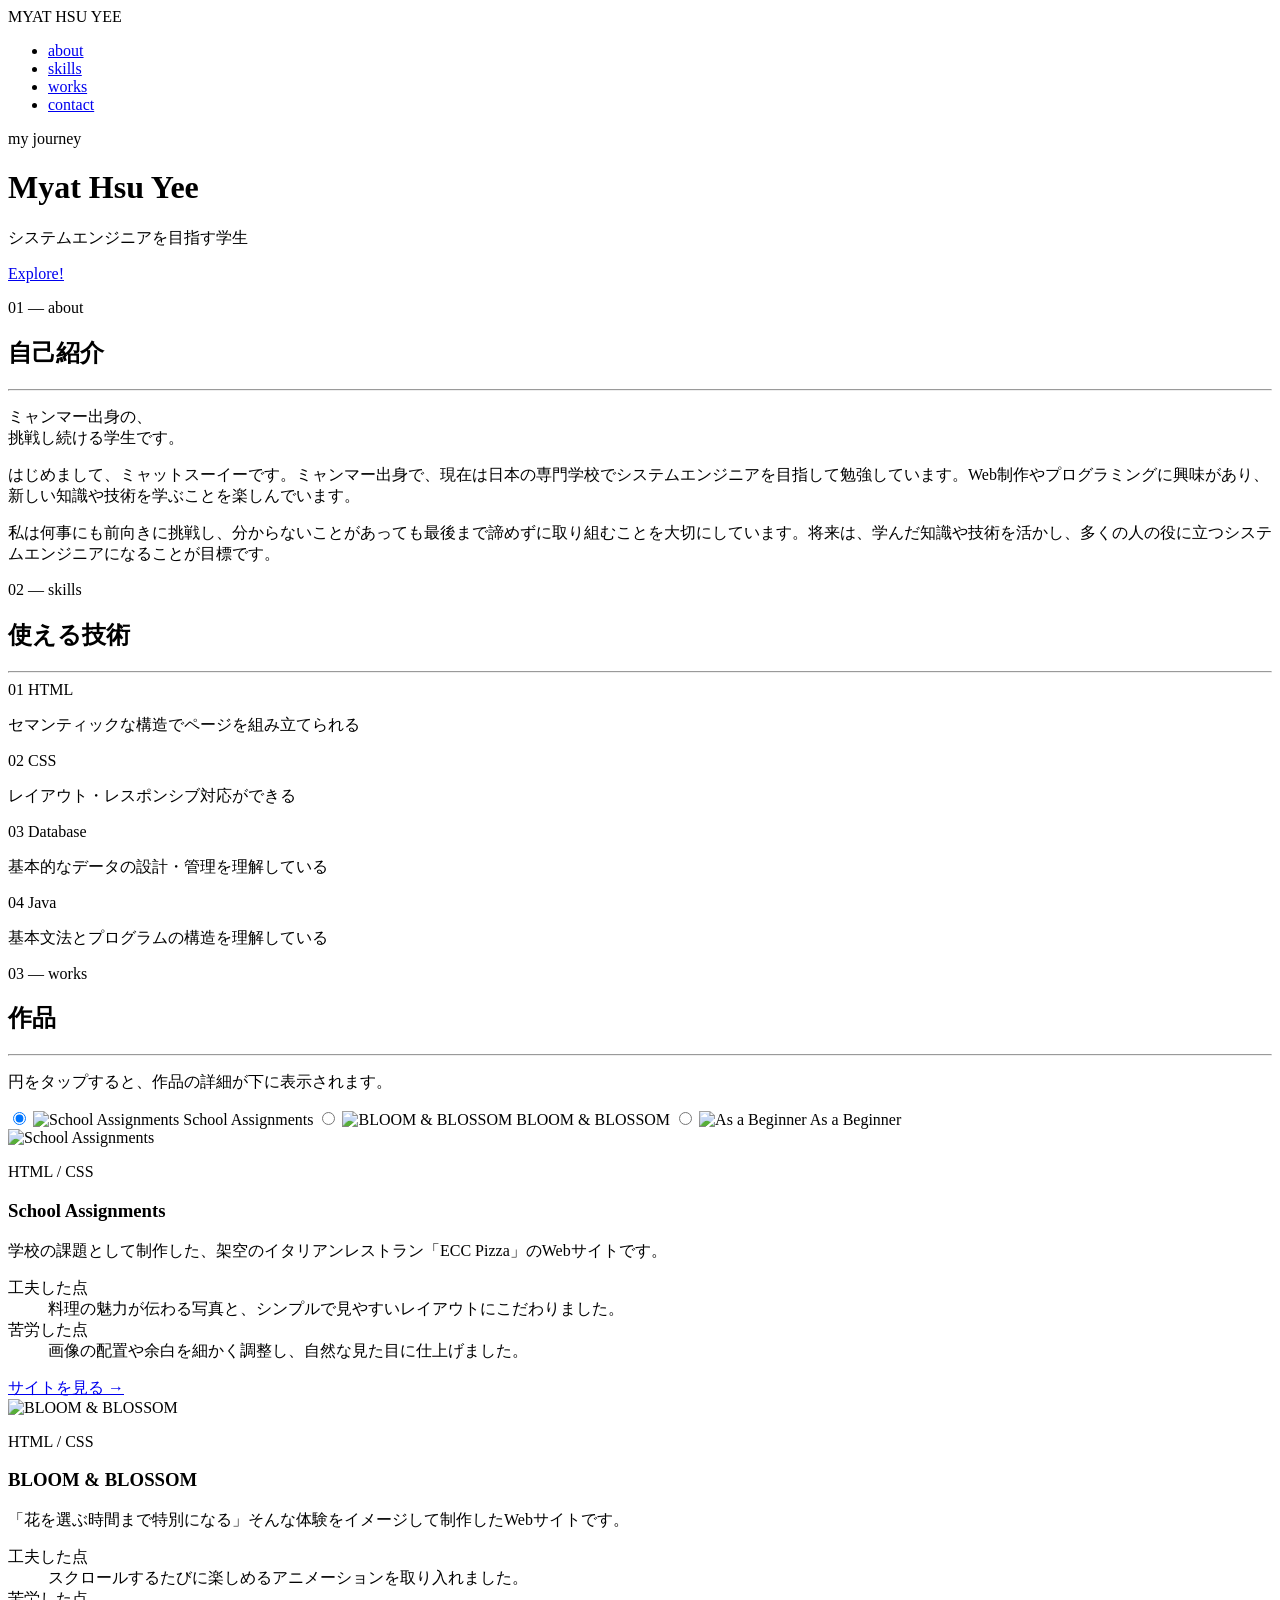
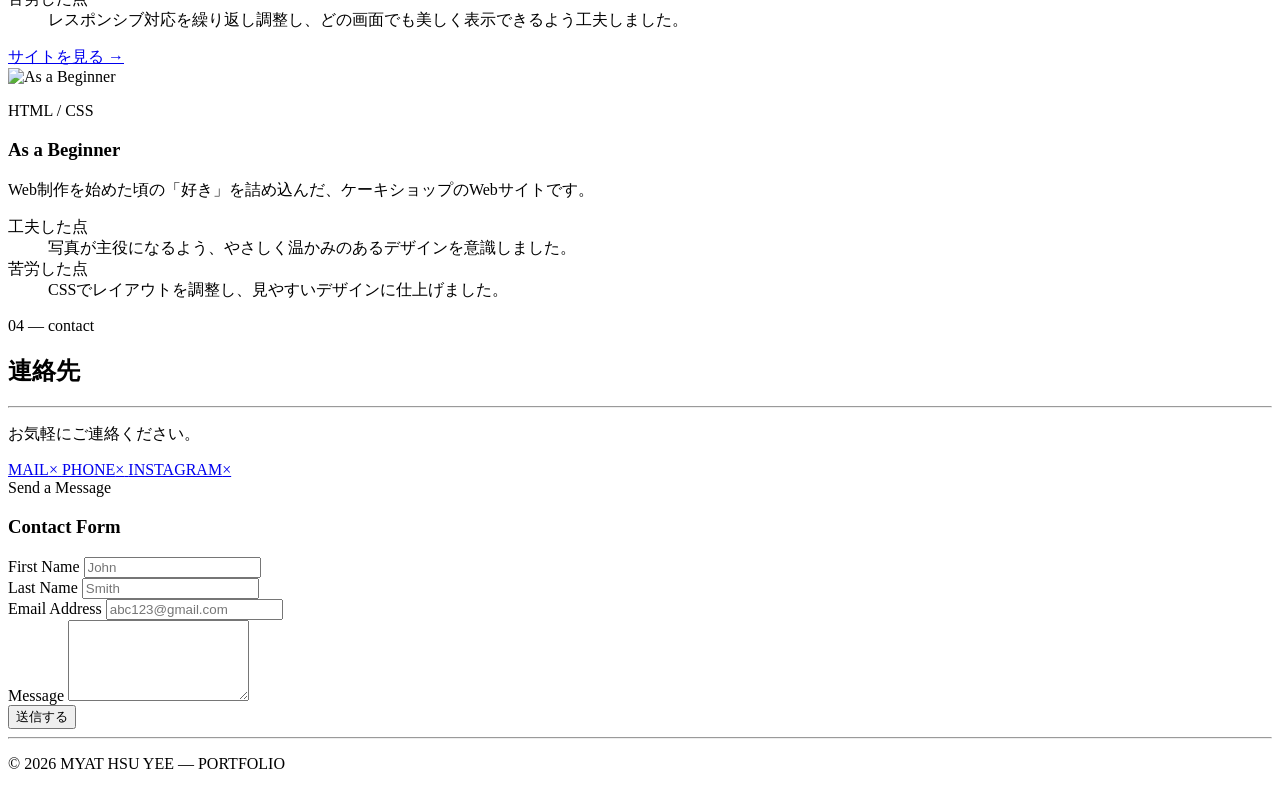
==== index.html @ 31849303 "add index.html" ====
<!DOCTYPE html>
<html lang="ja">
<head>
    <meta charset="UTF-8">
    <meta name="viewport" content="width=device-width, initial-scale=1.0">
    <title>MYAT HSU YEE | PORTFOLIO</title>
    <link rel="stylesheet" href="./css/style.css">
</head>
<body>

    <header>
        <nav class="topnav">
            <span class="wordmark">MYAT HSU YEE</span>
            <ul class="nav-links">
                <li><a href="#about">about</a></li>
                <li><a href="#skills">skills</a></li>
                <li><a href="#works">works</a></li>
                <li><a href="#contact">contact</a></li>
            </ul>
        </nav>

        <div class="hero">
            <div class="hero-texture"></div>
            <div class="hero-content">
                <p class="eyebrow">my journey</p>
                <h1 class="hero-title">Myat Hsu Yee</h1>
                <p class="hero-role">システムエンジニアを目指す学生</p>
                <a href="#about" class="explore-btn">Explore!</a>
            </div>
        </div>
    </header>

    <main>

        <section id="about">
            <p class="eyebrow">01 — about</p>
            <h2>自己紹介</h2>
            <hr class="rule">
            <div class="about-grid">
                <p class="about-lead">ミャンマー出身の、<br>挑戦し続ける学生です。</p>
                <div class="about-body">
                    <p>はじめまして、ミャットスーイーです。ミャンマー出身で、現在は日本の専門学校でシステムエンジニアを目指して勉強しています。Web制作やプログラミングに興味があり、新しい知識や技術を学ぶことを楽しんでいます。</p>
                    <p>私は何事にも前向きに挑戦し、分からないことがあっても最後まで諦めずに取り組むことを大切にしています。将来は、学んだ知識や技術を活かし、多くの人の役に立つシステムエンジニアになることが目標です。</p>
                </div>
            </div>
        </section>

        <section id="skills">
            <p class="eyebrow">02 — skills</p>
            <h2>使える技術</h2>
            <hr class="rule">
            <div class="skills-grid">
                <div class="skill-card dark">
                    <span class="skill-num">01</span>
                    <span class="skill-name">HTML</span>
                    <p class="skill-desc">セマンティックな構造でページを組み立てられる</p>
                </div>
                <div class="skill-card light">
                    <span class="skill-num">02</span>
                    <span class="skill-name">CSS</span>
                    <p class="skill-desc">レイアウト・レスポンシブ対応ができる</p>
                </div>
                <div class="skill-card light">
                    <span class="skill-num">03</span>
                    <span class="skill-name">Database</span>
                    <p class="skill-desc">基本的なデータの設計・管理を理解している</p>
                </div>
                <div class="skill-card dark">
                    <span class="skill-num">04</span>
                    <span class="skill-name">Java</span>
                    <p class="skill-desc">基本文法とプログラムの構造を理解している</p>
                </div>
            </div>
        </section>

        <section id="works">
            <p class="eyebrow">03 — works</p>
            <h2>作品</h2>
            <hr class="rule">
            <p class="works-lead">円をタップすると、作品の詳細が下に表示されます。</p>

            <div class="works-tabs">

                <input type="radio" name="worktab" id="tab1" class="work-radio" checked>
                <label for="tab1" class="work-circle">
                    <span class="circle-img"><img src="img/ecc.png" alt="School Assignments"></span>
                    <span class="circle-name">School Assignments</span>
                </label>

                <input type="radio" name="worktab" id="tab2" class="work-radio">
                <label for="tab2" class="work-circle">
                    <span class="circle-img"><img src="img/inside.jpg" alt="BLOOM & BLOSSOM"></span>
                    <span class="circle-name">BLOOM &amp; BLOSSOM</span>
                </label>

                <input type="radio" name="worktab" id="tab3" class="work-radio">
                <label for="tab3" class="work-circle">
                    <span class="circle-img"><img src="img/cake.jpeg" alt="As a Beginner"></span>
                    <span class="circle-name">As a Beginner</span>
                </label>

                <div class="work-panels">

                    <div class="work-panel" id="panel1">
                        <div class="panel-image">
                            <img src="img/3.png" alt="School Assignments">
                        </div>
                        <div class="panel-text">
                            <p class="panel-tag">HTML / CSS</p>
                            <h3>School Assignments</h3>
                            <p class="panel-desc">学校の課題として制作した、架空のイタリアンレストラン「ECC Pizza」のWebサイトです。</p>
                            <dl class="panel-details">
                                <dt>工夫した点</dt>
                                <dd>料理の魅力が伝わる写真と、シンプルで見やすいレイアウトにこだわりました。</dd>
                                <dt>苦労した点</dt>
                                <dd>画像の配置や余白を細かく調整し、自然な見た目に仕上げました。</dd>
                            </dl>
                            <a href="./pizzamenu.html" class="panel-link">サイトを見る →</a>
                        </div>
                    </div>

                    <div class="work-panel" id="panel2">
                        <div class="panel-image">
                            <img src="img/inside.jpg" alt="BLOOM & BLOSSOM">
                        </div>
                        <div class="panel-text">
                            <p class="panel-tag">HTML / CSS</p>
                            <h3>BLOOM &amp; BLOSSOM</h3>
                            <p class="panel-desc">
                                「花を選ぶ時間まで特別になる」そんな体験をイメージして制作したWebサイトです。
                            </p>
                            <dl class="panel-details">
                                <dt>工夫した点</dt>
                                <dd>スクロールするたびに楽しめるアニメーションを取り入れました。</dd>
                                <dt>苦労した点</dt>
                                <dd>レスポンシブ対応を繰り返し調整し、どの画面でも美しく表示できるよう工夫しました。</dd>
                            </dl>
                            <a href="./flowershop.html" class="panel-link">サイトを見る →</a>
                        </div>
                    </div>

                    <div class="work-panel" id="panel3">
                        <div class="panel-image">
                            <img src="img/cake.png" alt="As a Beginner">
                        </div>
                        <div class="panel-text">
                            <p class="panel-tag">HTML / CSS</p>
                            <h3>As a Beginner</h3>
                            <p class="panel-desc">Web制作を始めた頃の「好き」を詰め込んだ、ケーキショップのWebサイトです。</p>
                            <dl class="panel-details">
                                <dt>工夫した点</dt>
                                <dd>写真が主役になるよう、やさしく温かみのあるデザインを意識しました。</dd>
                                <dt>苦労した点</dt>
                                <dd>CSSでレイアウトを調整し、見やすいデザインに仕上げました。</dd>
                            </dl>
                        </div>
                    </div>

                </div>
            </div>
        </section>

        <section id="contact">
            <p class="eyebrow">04 — contact</p>
            <h2>連絡先</h2>
            <hr class="rule">

            <div class="wrap contact-grid">

                <div class="contact-info">
                    <p class="contact-lead">お気軽にご連絡ください。</p>
                    <div class="contact-buttons">
                        <a href="mailto:myathsuyee.example@mail.com" class="more-btn">
                            <span>MAIL</span><span class="more-x">×</span>
                        </a>
                        <a href="#" class="more-btn">
                            <span>PHONE</span><span class="more-x">×</span>
                        </a>
                        <a href="#" class="more-btn">
                            <span>INSTAGRAM</span><span class="more-x">×</span>
                        </a>
                    </div>
                </div>

                <form class="contact-form" action="#" method="post">
                    <span class="eyebrow">Send a Message</span>
                    <h3 class="form-title">Contact Form</h3>

                    <div class="row-2">
                        <div class="field">
                            <label for="first-name">First Name</label>
                            <input type="text" id="first-name" name="first-name" placeholder="John" required>
                        </div>
                        <div class="field">
                            <label for="last-name">Last Name</label>
                            <input type="text" id="last-name" name="last-name" placeholder="Smith" required>
                        </div>
                    </div>

                    <div class="field">
                        <label for="email">Email Address</label>
                        <input type="email" id="email" name="email" placeholder="abc123@gmail.com" required>
                    </div>

                    <div class="field">
                        <label for="message">Message</label>
                        <textarea id="message" name="message" rows="5" required></textarea>
                    </div>

                    <button type="submit" class="submit-btn">送信する</button>
                </form>

            </div>
        </section>

        <div class="scroll-top"><a href="#"></a></div>

    </main>

    <footer>
        <hr class="rule">
        <p>© 2026 MYAT HSU YEE — PORTFOLIO</p>
    </footer>

</body>
</html>
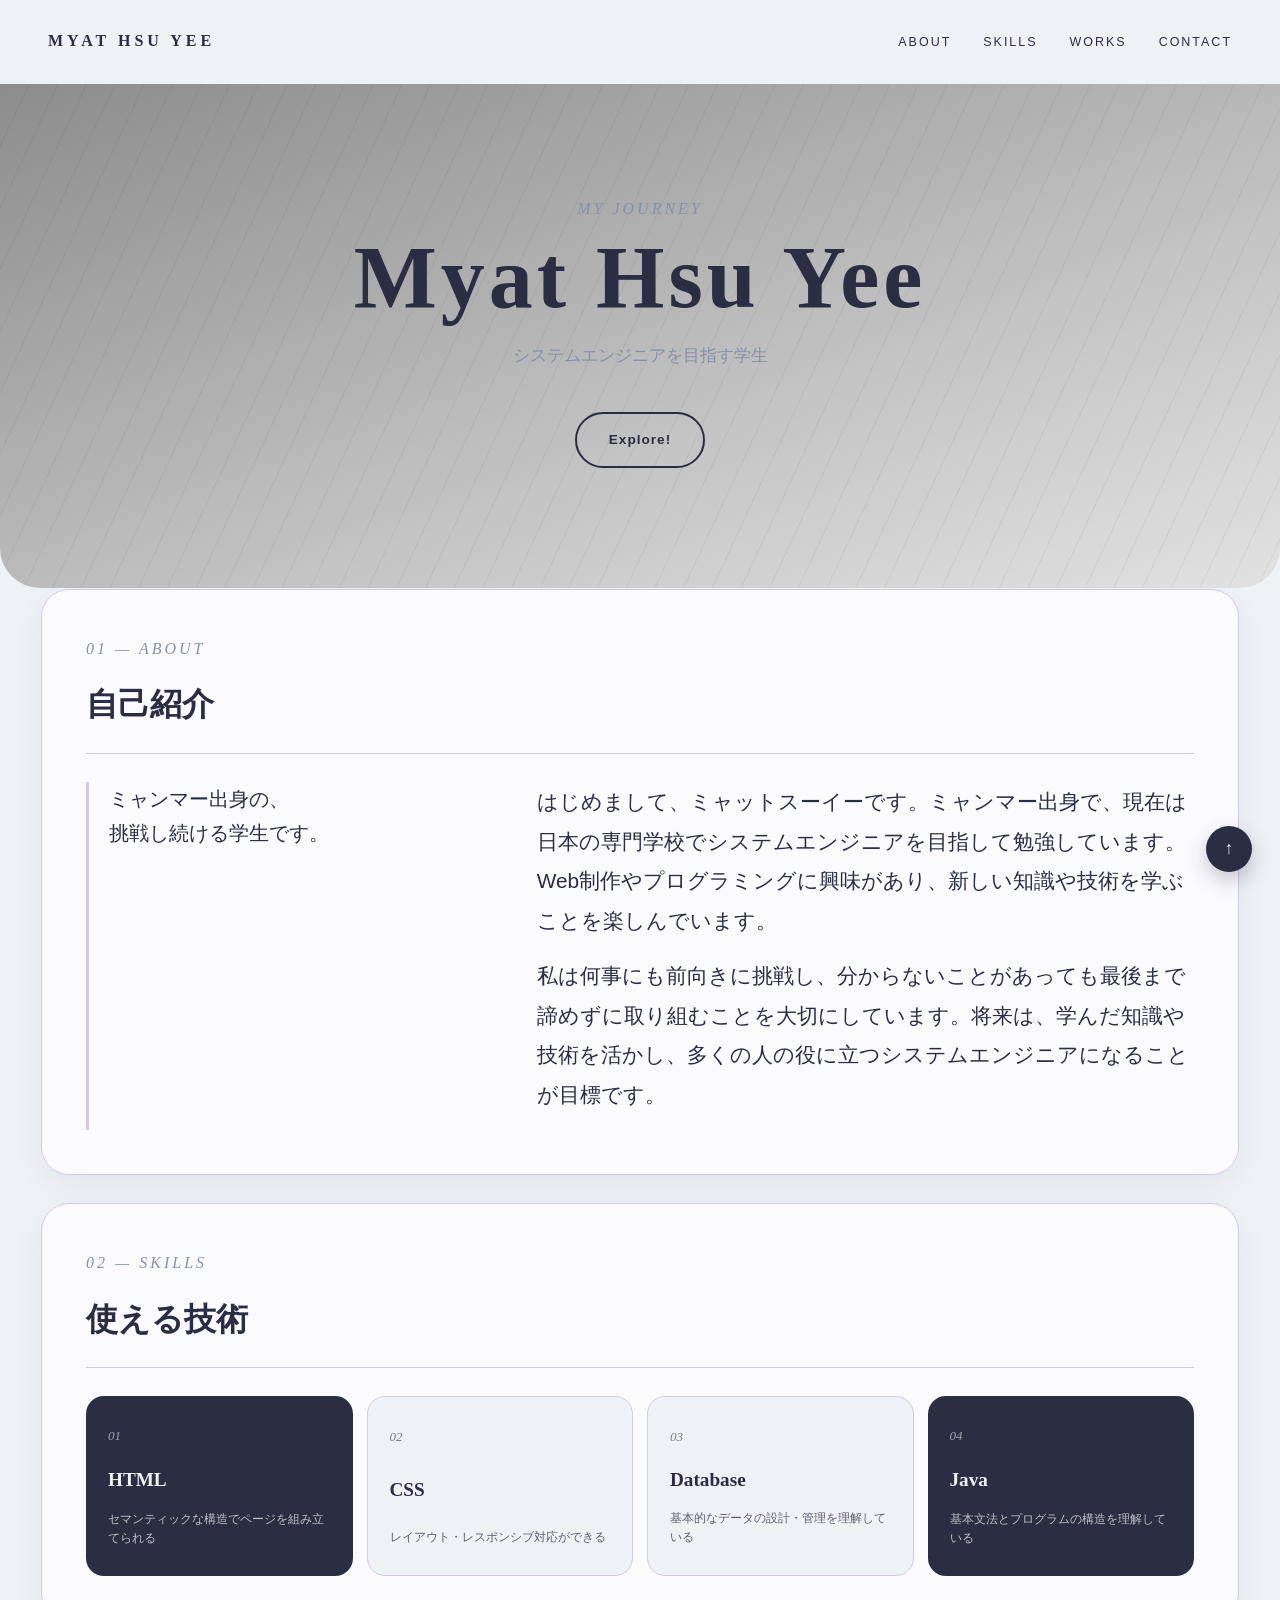
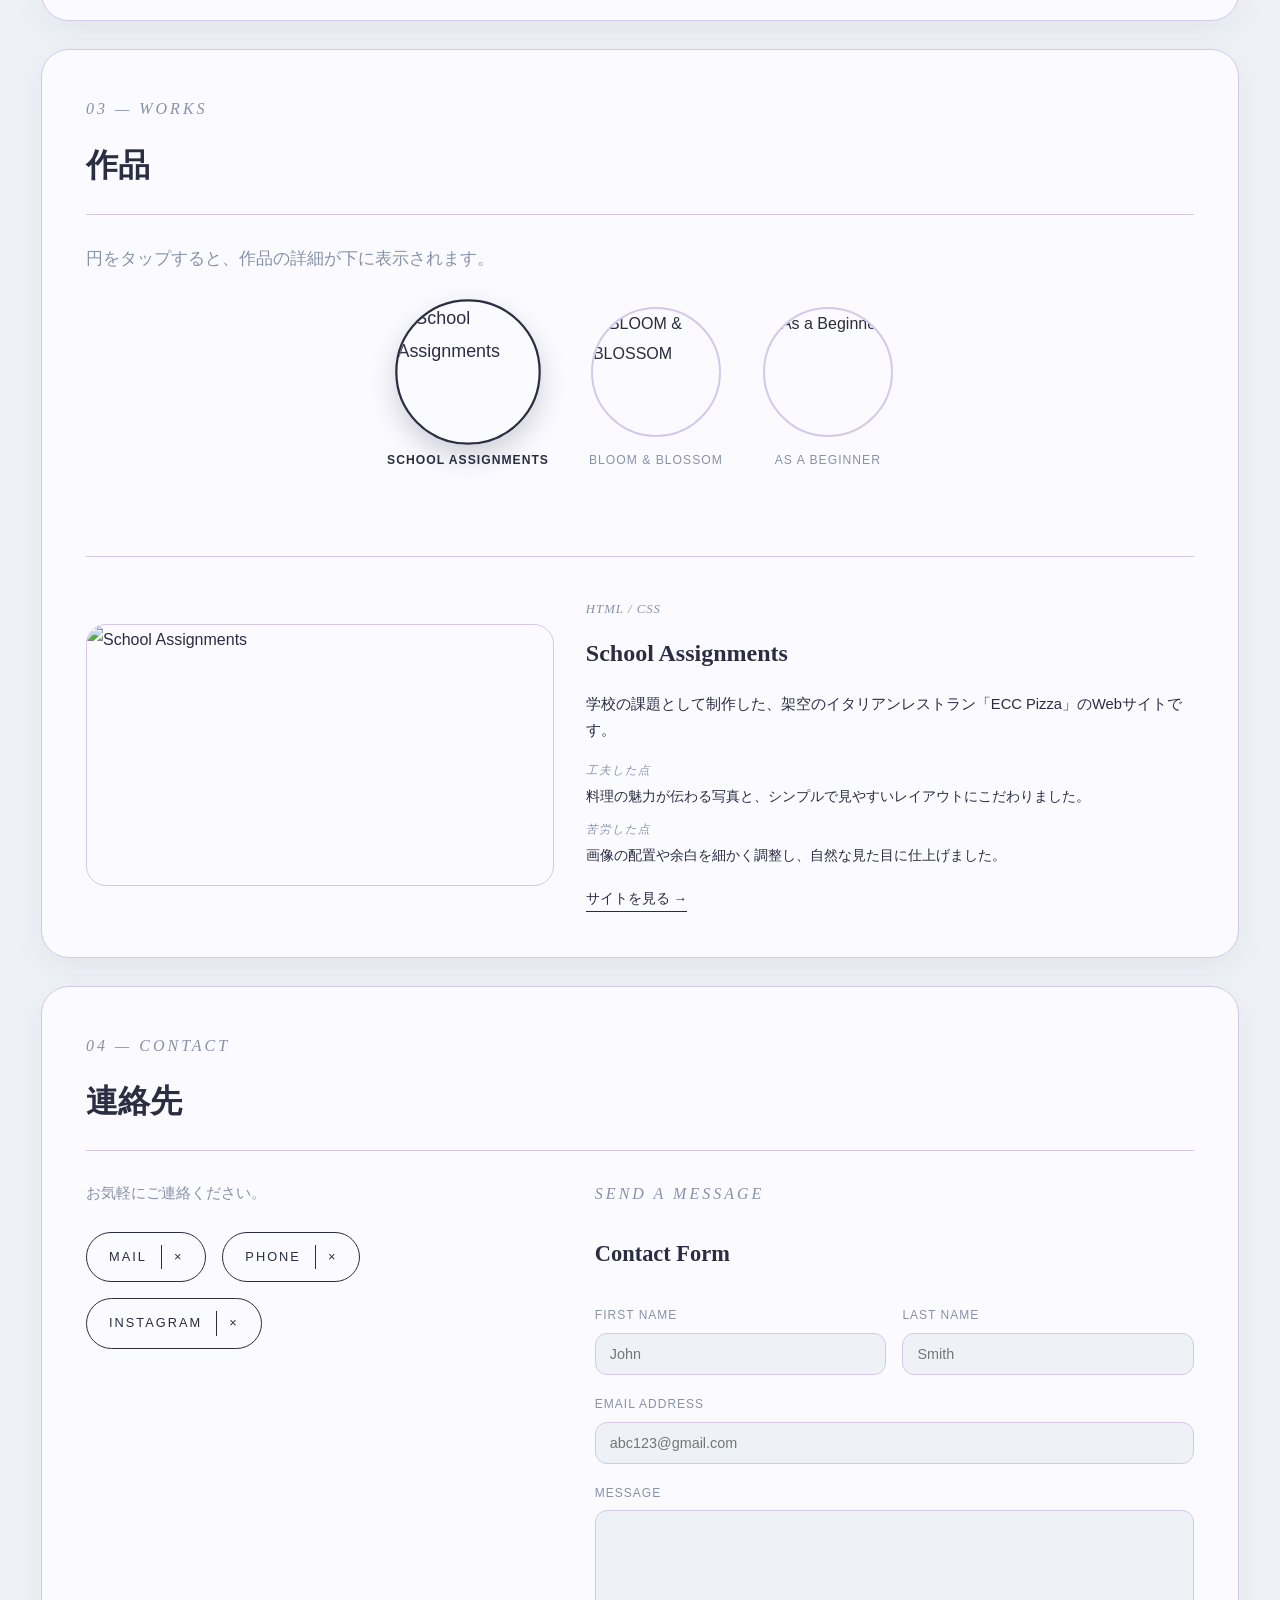
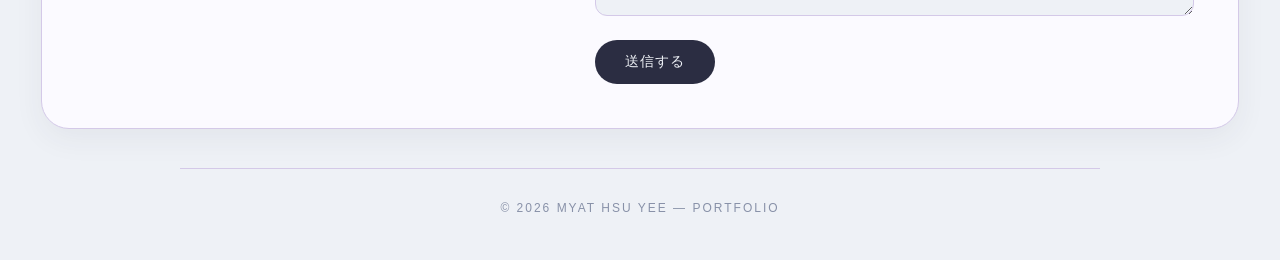
==== commit b983b4eb: "Update index.html" ====
--- a/index.html
+++ b/index.html
@@ -4,7 +4,7 @@
     <meta charset="UTF-8">
     <meta name="viewport" content="width=device-width, initial-scale=1.0">
     <title>MYAT HSU YEE | PORTFOLIO</title>
-    <link rel="stylesheet" href="./css/style.css">
+    <link rel="stylesheet" href="style.css">
 </head>
 <body>
 
@@ -83,19 +83,19 @@
 
                 <input type="radio" name="worktab" id="tab1" class="work-radio" checked>
                 <label for="tab1" class="work-circle">
-                    <span class="circle-img"><img src="img/ecc.png" alt="School Assignments"></span>
+                    <span class="circle-img"><img src="ecc.png" alt="School Assignments"></span>
                     <span class="circle-name">School Assignments</span>
                 </label>
 
                 <input type="radio" name="worktab" id="tab2" class="work-radio">
                 <label for="tab2" class="work-circle">
-                    <span class="circle-img"><img src="img/inside.jpg" alt="BLOOM & BLOSSOM"></span>
+                    <span class="circle-img"><img src="inside.jpg" alt="BLOOM & BLOSSOM"></span>
                     <span class="circle-name">BLOOM &amp; BLOSSOM</span>
                 </label>
 
                 <input type="radio" name="worktab" id="tab3" class="work-radio">
                 <label for="tab3" class="work-circle">
-                    <span class="circle-img"><img src="img/cake.jpeg" alt="As a Beginner"></span>
+                    <span class="circle-img"><img src="cake.jpeg" alt="As a Beginner"></span>
                     <span class="circle-name">As a Beginner</span>
                 </label>
 
@@ -103,7 +103,7 @@
 
                     <div class="work-panel" id="panel1">
                         <div class="panel-image">
-                            <img src="img/3.png" alt="School Assignments">
+                            <img src="3.png" alt="School Assignments">
                         </div>
                         <div class="panel-text">
                             <p class="panel-tag">HTML / CSS</p>
@@ -115,13 +115,13 @@
                                 <dt>苦労した点</dt>
                                 <dd>画像の配置や余白を細かく調整し、自然な見た目に仕上げました。</dd>
                             </dl>
-                            <a href="./pizzamenu.html" class="panel-link">サイトを見る →</a>
+                            <a href="pizzamenu.html" class="panel-link">サイトを見る →</a>
                         </div>
                     </div>
 
                     <div class="work-panel" id="panel2">
                         <div class="panel-image">
-                            <img src="img/inside.jpg" alt="BLOOM & BLOSSOM">
+                            <img src="inside.jpg" alt="BLOOM & BLOSSOM">
                         </div>
                         <div class="panel-text">
                             <p class="panel-tag">HTML / CSS</p>
@@ -135,13 +135,13 @@
                                 <dt>苦労した点</dt>
                                 <dd>レスポンシブ対応を繰り返し調整し、どの画面でも美しく表示できるよう工夫しました。</dd>
                             </dl>
-                            <a href="./flowershop.html" class="panel-link">サイトを見る →</a>
+                            <a href="flowershop.html" class="panel-link">サイトを見る →</a>
                         </div>
                     </div>
 
                     <div class="work-panel" id="panel3">
                         <div class="panel-image">
-                            <img src="img/cake.png" alt="As a Beginner">
+                            <img src="cake.png" alt="As a Beginner">
                         </div>
                         <div class="panel-text">
                             <p class="panel-tag">HTML / CSS</p>
@@ -223,4 +223,4 @@
     </footer>
 
 </body>
-</html>+</html>
--- a/style.css
+++ b/style.css
@@ -0,0 +1,702 @@
+@import url('https://fonts.googleapis.com/css2?family=Noto+Serif+JP:wght@400;600;700&family=Noto+Sans+JP:wght@400;500;700&family=EB+Garamond:ital@0;1&family=Klee+One:wght@400;600&display=swap');
+
+:root {
+  --paper: #EEF1F6;
+  --ink: #2B2D42;
+  --grey: #8891A8;
+  --line: #D4C9E8;
+  --white: #FBFAFF;
+}
+
+* {
+  box-sizing: border-box;
+  margin: 0;
+  padding: 0;
+}
+
+body {
+  background-color: var(--paper);
+  color: var(--ink);
+  font-family: 'Noto Sans JP', sans-serif;
+  line-height: 1.9;
+  padding-top: 84px;
+}
+
+h1, h2, h3 {
+  font-family: 'Noto Serif JP', serif;
+  font-weight: 900;
+}
+
+.eyebrow {
+  font-family: 'EB Garamond', serif;
+  font-style: italic;
+  font-size: 1rem;
+  letter-spacing: 3px;
+  text-transform: uppercase;
+  color: var(--grey);
+  margin-bottom: 10px;
+}
+
+.rule {
+  border: none;
+  border-top: 1px solid var(--line);
+  margin: 18px 0 28px 0;
+}
+
+/* ---------- Top nav ---------- */
+.topnav {
+  display: flex;
+  justify-content: space-between;
+  align-items: center;
+  padding: 26px 48px;
+  background-color: var(--paper);
+  position: fixed;
+  top:0;
+  left: 0;
+  right: 0;
+  z-index: 30;
+}
+
+.wordmark {
+  font-family: 'Noto Serif JP', serif;
+  font-weight: 900;
+  font-size: 1rem;
+  letter-spacing: 4px;
+}
+
+.nav-links {
+  list-style: none;
+  display: flex;
+  gap: 32px;
+}
+
+.nav-links a {
+  position: relative;
+  text-decoration: none;
+  color: var(--ink);
+  font-size: 0.78rem;
+  letter-spacing: 2px;
+  text-transform: uppercase;
+}
+
+.nav-links a::after {
+  content: "";
+  position: absolute;
+  left: 0;
+  bottom: -4px;
+  width: 0;
+  height: 1px;
+  background-color: var(--ink);
+  transition: width 0.3s ease;
+}
+
+.nav-links a:hover {
+  color: var(--grey);
+}
+
+.nav-links a:hover::after {
+  width: 100%;
+}
+
+/* ---------- Hero ---------- */
+
+.hero {
+  position: relative;
+  min-height: 56vh;
+  display: flex;
+  align-items: center;
+  justify-content: center;
+  overflow: hidden;
+  border-radius: 0 0 40px 40px;
+}
+
+.hero-texture {
+  position: absolute;
+  inset: 0;
+  background:
+    repeating-linear-gradient(115deg, rgba(22,21,15,0.05) 0px, rgba(22,21,15,0.05) 1px, transparent 1px, transparent 26px),
+    linear-gradient(160deg, lab(58.58% 16.35 -33.18) 0%, hwb(240 73% 8%) 55%, #e5e2d6 100%);
+  filter: grayscale(1);
+}
+
+.hero-content {
+  position: relative;
+  text-align: center;
+  padding: 60px 24px;
+  animation: heroRise 1s ease both;
+}
+
+@keyframes heroRise {
+  from { opacity: 0; transform: translateY(14px); }
+  to   { opacity: 1; transform: translateY(0); }
+}
+
+.hero-title {
+  font-size: 5.5rem;
+  letter-spacing: 4px;
+  line-height: 1;
+  margin: 6px 0 18px 0;
+  color: var(--ink);
+}
+
+.hero-role {
+  font-weight: 500;
+  font-size: 1.05rem;
+  margin-bottom: 14px;
+  color: var(--grey);
+}
+
+.explore-btn {
+  position: relative;
+  display: inline-block;
+  margin-top: 26px;
+  padding: 13px 32px;
+  border: 2px solid var(--ink);
+  border-radius: 999px;
+  font-weight: 600;
+  font-size: 0.85rem;
+  letter-spacing: 1px;
+  text-decoration: none;
+  color: var(--ink);
+  overflow: hidden;
+  z-index: 1;
+}
+
+.explore-btn::before {
+  content: "";
+  position: absolute;
+  inset: 0;
+  background-color: var(--ink);
+  transform: translateX(-100%);
+  transition: transform 0.4s ease;
+  z-index: -1;
+}
+
+.explore-btn:hover {
+  color: var(--paper);
+}
+
+.explore-btn:hover::before {
+  transform: translateX(0);
+}
+
+/* =========================================
+   Main layout — About & Skills stacked full width
+   ========================================= */
+
+main {
+  max-width: 1200px;
+  margin: 0 auto;
+  padding:1px 1px;
+  display: flex;
+  flex-direction: column;
+  gap: 28px;
+}
+
+section {
+  background-color: var(--white);
+  border: 1px solid var(--line);
+  border-radius: 28px;
+  padding: 44px 44px;
+  box-shadow: 0 10px 30px rgba(43,45,66,0.06);
+}
+
+section h2 {
+  font-size: 2rem;
+}
+
+/* ---------- About ---------- */
+
+.about-grid {
+  display: grid;
+  grid-template-columns: 1fr 1.6fr;
+  gap: 40px;
+}
+
+.about-lead {
+  font-family: 'Noto Serif JP', serif;
+  font-size: 1.25rem;
+  line-height: 1.7;
+  color: var(--ink);
+  border-left: 3px solid var(--line);
+  padding-left: 20px;
+}
+
+.about-body p {
+  margin-bottom: 16px;
+  color: var(--ink);
+  font-size: 1.3rem;
+}
+
+/* ---------- Skills ---------- */
+
+.skills-grid {
+  display: grid;
+  grid-template-columns: repeat(4, 1fr);
+  gap: 14px;
+}
+
+.skill-card {
+  padding: 28px 22px;
+  min-height: 170px;
+  border-radius: 18px;
+  display: flex;
+  flex-direction: column;
+  justify-content: space-between;
+  transition: transform 0.25s ease, box-shadow 0.25s ease;
+}
+
+.skill-card:hover {
+  transform: translateY(-6px);
+  box-shadow: 0 12px 24px rgba(43,45,66,0.14);
+}
+
+.skill-card.light {
+  background-color: var(--paper);
+  color: var(--ink);
+  border: 1px solid var(--line);
+}
+
+.skill-card.dark {
+  background-color: var(--ink);
+  color: var(--paper);
+}
+
+.skill-num {
+  font-family: 'EB Garamond', serif;
+  font-style: italic;
+  font-size: 0.82rem;
+  opacity: 0.6;
+}
+
+.skill-name {
+  font-family: 'Noto Serif JP', serif;
+  font-size: 1.2rem;
+  font-weight: 700;
+  margin-top: 12px;
+}
+
+.skill-desc {
+  font-size: 0.78rem;
+  margin-top: 10px;
+  opacity: 0.75;
+  line-height: 1.55;
+}
+
+/* ---------- Works ---------- */
+
+.works-lead {
+  color: var(--grey);
+  font-size: 1.05rem;
+  margin-bottom: 32px;
+}
+
+/* ---- Circle-tap tab selector (pure CSS, no JS) ---- */
+
+.works-tabs {
+  display: flex;
+  flex-wrap: wrap;
+  gap: 40px;
+  justify-content: center;
+}
+
+.work-radio {
+  display: none;
+}
+
+.work-circle {
+  display: flex;
+  flex-direction: column;
+  align-items: center;
+  gap: 12px;
+  cursor: pointer;
+}
+
+.circle-img {
+  width: 130px;
+  height: 130px;
+  border-radius: 50%;
+  overflow: hidden;
+  border: 2px solid var(--line);
+  transition: border-color 0.3s ease, transform 0.3s ease, box-shadow 0.3s ease;
+}
+
+.circle-img img {
+  width: 100%;
+  height: 100%;
+  object-fit: cover;
+  display: block;
+  filter: grayscale(35%);
+  transition: filter 0.3s ease;
+}
+
+.circle-name {
+  font-size: 0.76rem;
+  letter-spacing: 1px;
+  text-transform: uppercase;
+  color: var(--grey);
+  transition: color 0.3s ease;
+  text-align: center;
+}
+
+.work-radio:checked + .work-circle .circle-img {
+  border-color: var(--ink);
+  transform: scale(1.12);
+  box-shadow: 0 10px 24px rgba(43,45,66,0.2);
+}
+
+.work-radio:checked + .work-circle .circle-img img {
+  filter: grayscale(0%);
+}
+
+.work-radio:checked + .work-circle .circle-name {
+  color: var(--ink);
+  font-weight: 600;
+}
+
+/* ---- Panels revealed by :checked ---- */
+
+.work-panels {
+  flex-basis: 100%;
+  width: 100%;
+  margin-top: 44px;
+  border-top: 1px solid var(--line);
+  padding-top: 40px;
+}
+
+.work-panel {
+  display: none;
+  grid-template-columns: 1fr 1.3fr;
+  gap: 32px;
+  align-items: center;
+}
+
+#tab1:checked ~ .work-panels #panel1,
+#tab2:checked ~ .work-panels #panel2,
+#tab3:checked ~ .work-panels #panel3 {
+  display: grid;
+  animation: panelFade 0.4s ease both;
+}
+
+@keyframes panelFade {
+  from { opacity: 0; transform: translateY(8px); }
+  to   { opacity: 1; transform: translateY(0); }
+}
+
+.panel-image {
+  border-radius: 20px;
+  overflow: hidden;
+  border: 1px solid var(--line);
+}
+
+.panel-image img {
+  width: 100%;
+  height: 260px;
+  object-fit: cover;
+  display: block;
+}
+
+.panel-tag {
+  font-family: 'EB Garamond', serif;
+  font-style: italic;
+  font-size: 0.8rem;
+  letter-spacing: 1px;
+  text-transform: uppercase;
+  color: var(--grey);
+  margin-bottom: 10px;
+}
+
+.panel-text h3 {
+  font-size: 1.5rem;
+  margin-bottom: 14px;
+}
+
+.panel-desc {
+  font-size: 0.92rem;
+  line-height: 1.8;
+  margin-bottom: 16px;
+}
+
+.panel-details dt {
+  font-family: 'EB Garamond', serif;
+  font-style: italic;
+  font-size: 0.72rem;
+  letter-spacing: 1px;
+  text-transform: uppercase;
+  color: var(--grey);
+  margin-top: 10px;
+}
+
+.panel-details dt:first-child {
+  margin-top: 0;
+}
+
+.panel-details dd {
+  font-size: 0.85rem;
+  margin-top: 4px;
+  line-height: 1.7;
+}
+
+.panel-link {
+  display: inline-block;
+  margin-top: 18px;
+  font-size: 0.85rem;
+  color: var(--ink);
+  text-decoration: none;
+  border-bottom: 1px solid var(--ink);
+  transition: color 0.2s ease, border-color 0.2s ease;
+}
+
+.panel-link:hover {
+  color: var(--grey);
+  border-color: var(--grey);
+}
+
+/* ---------- Contact ---------- */
+
+.contact-lead {
+  font-size: 0.95rem;
+  color: var(--grey);
+  margin-bottom: 24px;
+}
+
+.contact-buttons {
+  display: flex;
+  gap: 16px;
+  flex-wrap: wrap;
+}
+
+/* ---- Contact grid (info + form) ---- */
+
+.wrap {
+  width: 100%;
+}
+
+.contact-grid {
+  display: grid;
+  grid-template-columns: 1fr 1.3fr;
+  gap: 48px;
+  align-items: start;
+}
+
+.contact-form {
+  display: flex;
+  flex-direction: column;
+}
+
+.form-title {
+  font-size: 1.4rem;
+  margin: 14px 0 28px 0;
+}
+
+.row-2 {
+  display: grid;
+  grid-template-columns: 1fr 1fr;
+  gap: 16px;
+}
+
+.field {
+  display: flex;
+  flex-direction: column;
+  gap: 6px;
+  margin-bottom: 18px;
+}
+
+.field label {
+  font-size: 0.75rem;
+  letter-spacing: 1px;
+  text-transform: uppercase;
+  color: var(--grey);
+}
+
+.field input,
+.field textarea {
+  font-family: 'Noto Sans JP', sans-serif;
+  font-size: 0.9rem;
+  color: var(--ink);
+  background-color: var(--paper);
+  border: 1px solid var(--line);
+  border-radius: 12px;
+  padding: 12px 14px;
+  transition: border-color 0.2s ease, box-shadow 0.2s ease;
+}
+
+.field textarea {
+  resize: vertical;
+  min-height: 100px;
+}
+
+.field input:focus,
+.field textarea:focus {
+  outline: none;
+  border-color: var(--ink);
+  box-shadow: 0 0 0 3px rgba(212,201,232,0.5);
+}
+
+.submit-btn {
+  align-self: flex-start;
+  margin-top: 6px;
+  padding: 13px 30px;
+  border: none;
+  border-radius: 999px;
+  background-color: var(--ink);
+  color: var(--paper);
+  font-size: 0.85rem;
+  letter-spacing: 1px;
+  cursor: pointer;
+  transition: background-color 0.25s ease, transform 0.25s ease;
+}
+
+.submit-btn:hover {
+  background-color: var(--grey);
+  transform: translateY(-2px);
+}
+
+.more-btn {
+  display: flex;
+  align-items: center;
+  gap: 14px;
+  text-decoration: none;
+  color: var(--ink);
+  border: 1px solid var(--ink);
+  border-radius: 999px;
+  padding: 12px 22px;
+  font-size: 0.8rem;
+  letter-spacing: 2px;
+  transition: background-color 0.2s ease, color 0.2s ease;
+}
+
+.more-btn:hover {
+  background-color: var(--ink);
+  color: var(--paper);
+}
+
+.more-x {
+  border-left: 1px solid currentColor;
+  padding-left: 12px;
+}
+
+/* ---------- Scroll to top ---------- */
+
+.scroll-top {
+  position: fixed;
+  right: 28px;
+  bottom: 28px;
+  z-index: 20;
+}
+
+.scroll-top a {
+  display: flex;
+  align-items: center;
+  justify-content: center;
+  width: 46px;
+  height: 46px;
+  border-radius: 50%;
+  background-color: var(--ink);
+  color: var(--paper);
+  text-decoration: none;
+  box-shadow: 0 8px 20px rgba(43,45,66,0.25);
+  transition: transform 0.25s ease, background-color 0.25s ease;
+}
+
+.scroll-top a::before {
+  content: "↑";
+  font-size: 1.1rem;
+}
+
+.scroll-top a:hover {
+  transform: translateY(-4px);
+  background-color: var(--grey);
+}
+
+/* ---------- Footer ---------- */
+
+footer {
+  max-width: 1000px;
+  margin: 0 auto;
+  padding: 20px 40px 40px 40px;
+}
+
+footer p {
+  font-size: 0.75rem;
+  letter-spacing: 2px;
+  color: var(--grey);
+  text-align: center;
+}
+
+/* =========================================
+   Responsive
+   ========================================= */
+
+@media (max-width: 800px) {
+  .topnav {
+    padding: 20px 24px;
+  }
+
+  .nav-links {
+    gap: 18px;
+  }
+
+  main {
+    padding: 28px 20px 40px 20px;
+    gap: 20px;
+  }
+
+  section {
+    padding: 30px 24px;
+    border-radius: 22px;
+  }
+
+  .hero-title {
+    font-size: 3.2rem;
+  }
+
+  .about-grid {
+    grid-template-columns: 1fr;
+    gap: 22px;
+  }
+
+  .skills-grid {
+    grid-template-columns: repeat(2, 1fr);
+  }
+
+  .works-tabs {
+    gap: 24px;
+  }
+
+  .circle-img {
+    width: 100px;
+    height: 100px;
+  }
+
+  .work-panel {
+    grid-template-columns: 1fr;
+  }
+
+  .panel-image img {
+    height: 200px;
+  }
+
+  .contact-buttons {
+    flex-direction: column;
+  }
+
+  .contact-grid {
+    grid-template-columns: 1fr;
+    gap: 32px;
+  }
+
+  .row-2 {
+    grid-template-columns: 1fr;
+    gap: 0;
+  }
+
+  .scroll-top {
+    right: 18px;
+    bottom: 18px;
+  }
+
+  footer {
+    padding: 16px 24px 30px 24px;
+  }
+}
